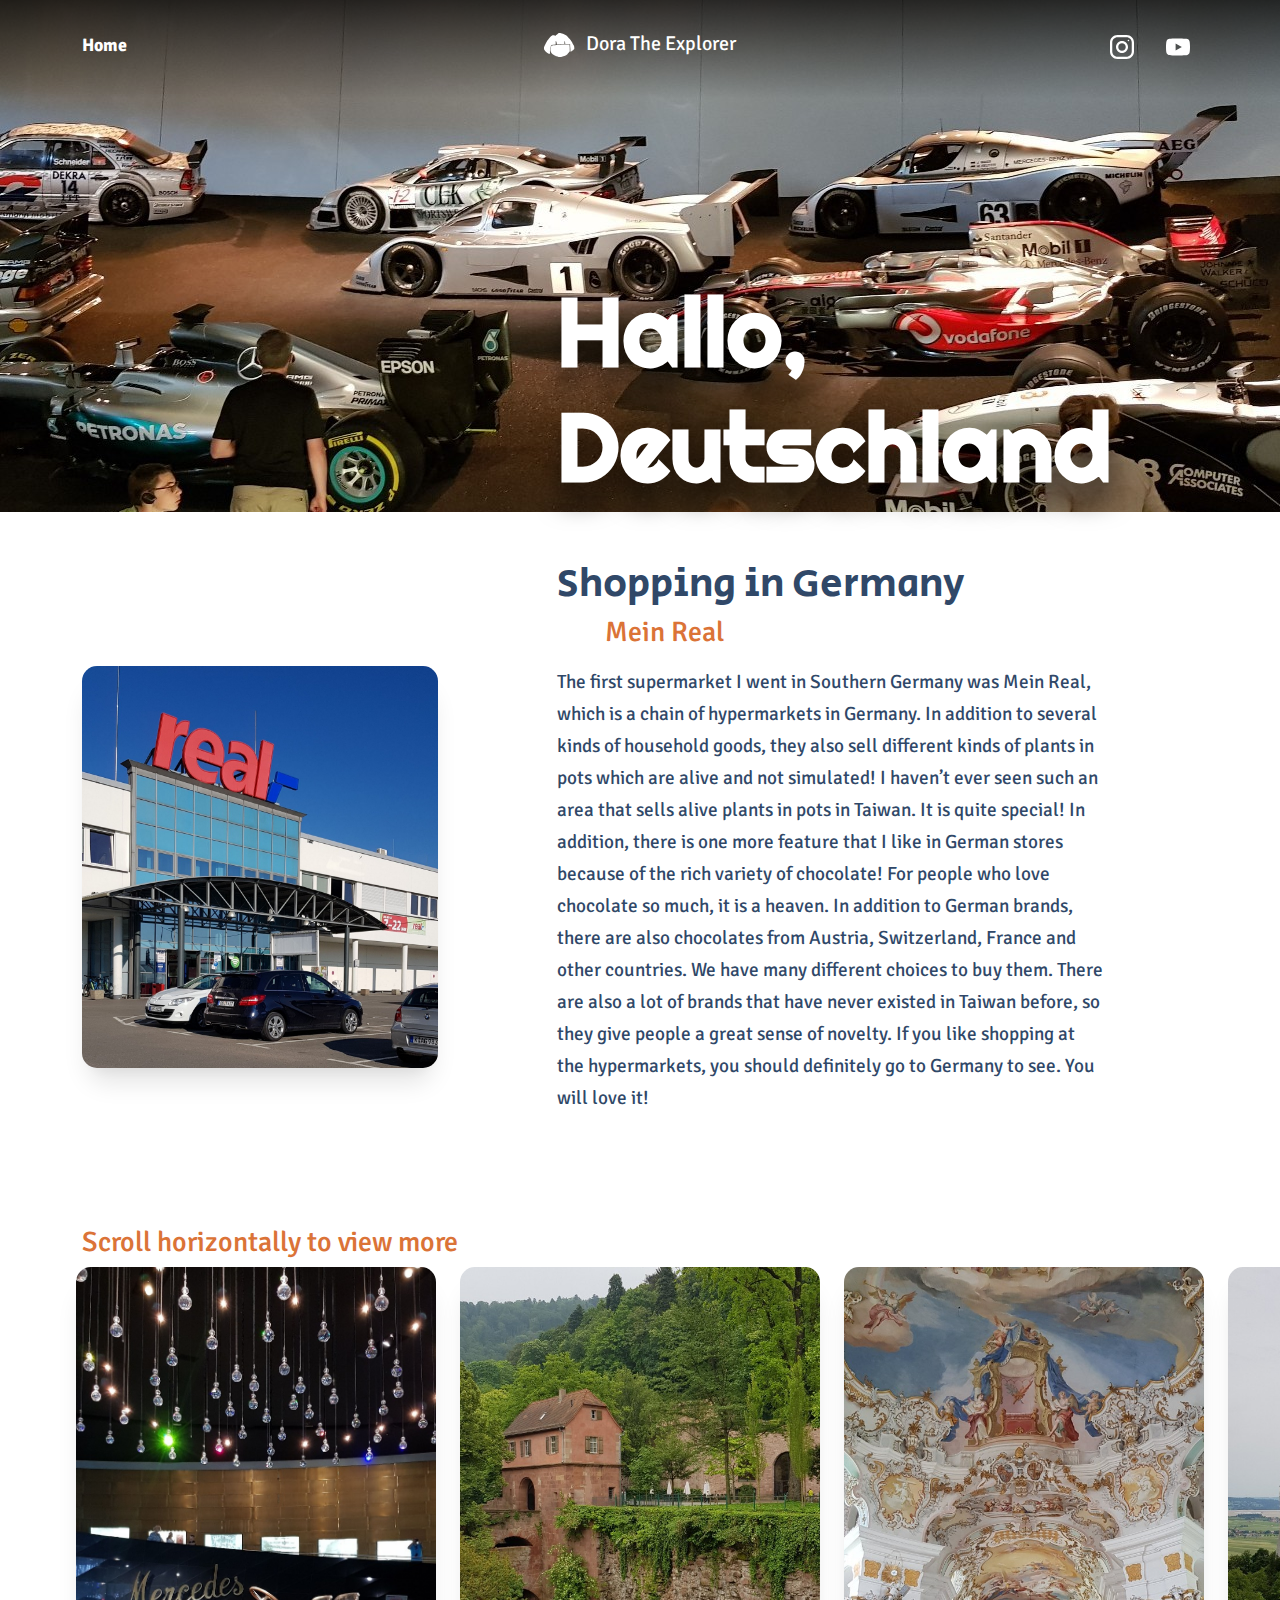
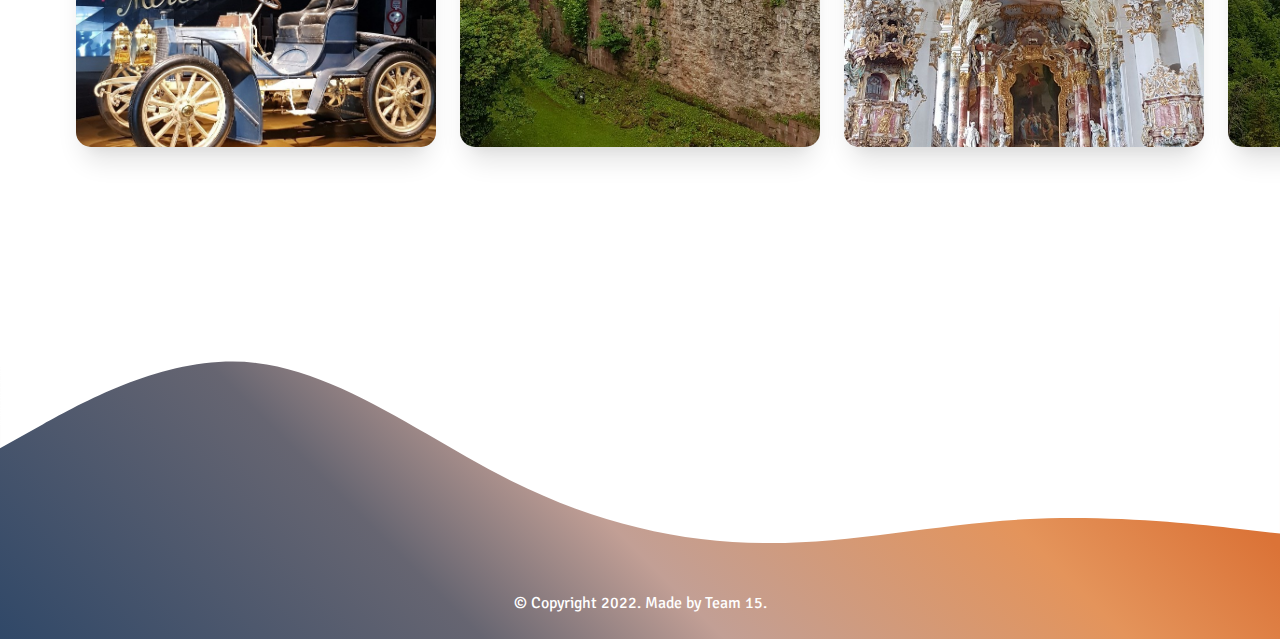
==== blog_germany.html @ edf2a1fd "Finish korea and germany" ====
<!DOCTYPE html>
<html>
  <head>
    <meta charset="utf-8" />
    <meta name="viewport" content="width=device-width, initial-scale=1" />
    <title>The Dora Project</title>

    <link rel="stylesheet" href="./src/css/bootstrap.min.css" />
    <link rel="stylesheet" href="./src/css/app.css" />

    <script src="./src/js/jquery.min.js"></script>
    <script src="./src/js/lax.min.js"></script>
    <script src="./src/js/app.js"></script>
  </head>

  <body>
    <nav class="navbar navbar-expand-lg position-absolute navbar-light">
      <div class="container-lg">
        <a class="navbar-brand position-absolute" href="./index.html">
          <img src="./src/img/icon/logo.svg" height="24px" class="me-2" />
          Dora The Explorer
        </a>
        <button class="navbar-toggler" type="button" data-bs-toggle="collapse" data-bs-target="#navbarSupportedContent" aria-controls="navbarSupportedContent" aria-expanded="false" aria-label="Toggle navigation">
          <img src="./src/img/icon/menu.svg" width="24px" />
        </button>

        <div class="collapse navbar-collapse d-lg-flex justify-content-lg-between" id="navbarSupportedContent">
          <ul class="navbar-nav nav-menu">
            <li class="nav-item">
              <a class="nav-link active" aria-current="page" href="./index.html">Home</a>
            </li>
          </ul>

          <ul class="navbar-nav nav-social-media">
            <li class="nav-item">
              <a class="nav-link" href="https://www.instagram.com/cylu.io/" target="”_blank”">
                <img src="./src/img/icon/instagram.svg" height="24" width="24" />
              </a>
            </li>
            <li class="nav-item">
              <a class="nav-link" href="https://www.youtube.com/channel/UCZo6An42CWtYIwnqjHa8IAw" target="”_blank”">
                <img src="./src/img/icon/youtube.svg" height="24" width="24" />
              </a>
            </li>
          </ul>
        </div>
      </div>
    </nav>

    <div class="main article pb-5">
      <div class="container-fluid g-0">
        <div class="cover-img d-flex justify-content-between align-items-center flex-column mb-5" style="background-image: url('./src/img/germany/cover.jpg')">
          <div class="gradient-box-reverse"></div>
          <div class="container">
            <div class="row">
              <div class="col-xl-7 offset-xl-5 col-lg-6 offset-lg-6 col-12">
                <h1 class="mt-5">Hallo, Deutschland</h1>
              </div>
            </div>
          </div>
        </div>

        <div class="container content">
          <div class="row mb-5">
            <div class="col-xl-6 offset-xl-5">
              <h1>Shopping in Germany</h1>
              <h3 class="mb-3 ps-5">Mein Real</h3>
            </div>

            <div class="col-xl-4 col-lg-6 col-12 mt-3 mt-lg-0 order-1 order-lg-0">
              <div class="content-img p-0">
                <img src="./src/img/germany/pic1.jpg" />
              </div>
            </div>

            <div class="col-xl-6 offset-xl-1 col-lg-6 col-12 mt-0 mt-xl-0 order-0 order-lg-1">
              <p>
                The first supermarket I went in Southern Germany was Mein Real, which is a chain of hypermarkets in Germany. In addition to several kinds of household goods, they also sell different kinds of plants in pots which are alive and not simulated! I haven’t ever seen such an area that sells alive plants in pots in Taiwan. It is quite special! In addition, there is one more feature that I
                like in German stores because of the rich variety of chocolate! For people who love chocolate so much, it is a heaven. In addition to German brands, there are also chocolates from Austria, Switzerland, France and other countries. We have many different choices to buy them. There are also a lot of brands that have never existed in Taiwan before, so they give people a great sense of
                novelty. If you like shopping at the hypermarkets, you should definitely go to Germany to see. You will love it!
              </p>
            </div>
          </div>
        </div>

        <div class="container content pt-5">
          <h3>Scroll horizontally to view more</h3>
        </div>
        <div class="scroll-window overflow-scroll content pb-5">
          <div class="row flex-nowrap">
            <div class="col-4">
              <div class="content-img mb-3 p-0 position-relative text-box only-title">
                <img class="ratio34-pic" src="./src/img/germany/pic2.jpg" />
                <div class="position-absolute d-flex align-items-end">
                  <h4 class="font-bold">A place</h4>
                </div>
              </div>
            </div>

            <div class="col-4">
              <div class="content-img mb-3 p-0 position-relative text-box only-title">
                <img class="ratio34-pic" src="./src/img/germany/pic3.jpg" />
                <div class="position-absolute d-flex align-items-end">
                  <h4 class="font-bold">A place</h4>
                </div>
              </div>
            </div>

            <div class="col-4">
              <div class="content-img mb-3 p-0 position-relative text-box only-title">
                <img class="ratio34-pic" src="./src/img/germany/pic4.jpg" />
                <div class="position-absolute d-flex align-items-end">
                  <h4 class="font-bold">A place</h4>
                </div>
              </div>
            </div>

            <div class="col-4">
              <div class="content-img mb-3 p-0 position-relative text-box only-title">
                <img class="ratio34-pic" src="./src/img/germany/pic5.jpg" />
                <div class="position-absolute d-flex align-items-end">
                  <h4 class="font-bold">A place</h4>
                </div>
              </div>
            </div>

            <div class="col-4">
              <div class="content-img mb-3 p-0 position-relative text-box only-title">
                <img class="ratio34-pic" src="./src/img/germany/pic6.jpg" />
                <div class="position-absolute d-flex align-items-end">
                  <h4 class="font-bold">A place</h4>
                </div>
              </div>
            </div>

            <div class="col-4">
              <div class="content-img mb-3 p-0 position-relative text-box only-title">
                <img class="ratio34-pic" src="./src/img/germany/pic7.jpg" />
                <div class="position-absolute d-flex align-items-end">
                  <h4 class="font-bold">A place</h4>
                </div>
              </div>
            </div>
          </div>
        </div>
      </div>
    </div>

    <footer class="main-gradient mt-5">
      <svg xmlns="http://www.w3.org/2000/svg" viewBox="0 0 1440 320"><path fill="#fff" fill-opacity="1" d="M0,160L48,133.3C96,107,192,53,288,64C384,75,480,149,576,197.3C672,245,768,267,864,266.7C960,267,1056,245,1152,240C1248,235,1344,245,1392,250.7L1440,256L1440,0L1392,0C1344,0,1248,0,1152,0C1056,0,960,0,864,0C768,0,672,0,576,0C480,0,384,0,288,0C192,0,96,0,48,0L0,0Z"></path></svg>

      <div class="container pb-2">
        <p class="text-center">&copy; Copyright 2022. Made by Team 15.</p>
      </div>
    </footer>

    <script src="./src/js/bootstrap.bundle.min.js"></script>
  </body>
</html>
---- src/css/app.css ----
@import url('https://fonts.googleapis.com/css2?family=Nabla&family=Pacifico&family=Righteous&family=Secular+One&family=Signika:wght@300;400;600&display=swap');

html,
body {
  font-family: 'Signika', sans-serif;
}

.navbar {
  padding-top: 1.5rem;
  padding-bottom: 1rem;
  width: 100%;
  z-index: 100;
}
.navbar-light .navbar-brand,
.navbar-light .nav-link,
.navbar-light .nav-link.active {
  color: #fff !important;
}
.navbar-light .nav-social-media .nav-link {
  filter: invert(93%) sepia(100%) saturate(1%) hue-rotate(13deg) brightness(105%) contrast(101%);
}

.navbar-brand {
  color: #304868;
  top: 1.5rem;
  left: 50%;
  transform: translate(-50%, 0);
}
.navbar-toggler {
  border: 1px solid #fff;
}
.navbar-toggler img {
  filter: invert(100%) sepia(100%) saturate(0%) hue-rotate(216deg) brightness(103%) contrast(102%);
}
.nav-link {
  font-size: 18px;
}
.navbar .nav-link.active {
  font-weight: bold;
  color: #304868;
}
.nav-menu .nav-link {
  margin-right: 2rem;
  color: #304868;
  padding-left: 0 !important;
  padding-right: 0 !important;
}
.nav-social-media .nav-link {
  margin-left: 1rem;
  filter: invert(24%) sepia(34%) saturate(717%) hue-rotate(174deg) brightness(98%) contrast(91%);
}

.background {
  position: absolute;
  z-index: 0;
  top: 0;
  height: 80vh;
  width: 100vw;
  overflow: hidden;

  background-image: url('../img/index.jpg');
  background-repeat: no-repeat;
  background-size: 100% 100%;
}
.background > svg {
  width: 100vw;
  position: absolute;
  bottom: 0;
  z-index: 3;
}
.background > .frogy-mask {
  height: calc(100%);
  width: 100%;
  position: absolute;
  z-index: 2;
  border-bottom: 1px solid #fff;
  background-color: rgba(0, 0, 0, 0.1);
}
.frogy-mask {
  -webkit-backdrop-filter: saturate(100%) blur(5px);
  backdrop-filter: saturate(100%) blur(5px);

  transition: background-color 0.5s cubic-bezier(0.28, 0.11, 0.32, 1);
  -webkit-transition-property: background-color, -webkit-backdrop-filter;
  transition-property: background-color, -webkit-backdrop-filter;
  transition-property: background-color, backdrop-filter;
  transition-property: background-color, backdrop-filter, -webkit-backdrop-filter;
}

.main {
  position: relative;
  z-index: 50;
}
.scroll-window {
  margin: 0;
  width: 100vw;
  padding: 0 calc(1.5rem / 2) 100px;


  -ms-overflow-style: none; /* IE and Edge */
  scrollbar-width: none; /* Firefox */
}
.scroll-window > div::after {
  content: '';
  padding-right: calc(1.5rem / 2);
}
.scroll-window::-webkit-scrollbar {
  display: none;
}

.slogan {
  color: #fff;
  text-align: center;
  margin: 4rem 0;
  font-size: 6rem;

  font-family: 'Pacifico', cursive;
}
.slogan:hover {
  animation: tilt-n-move-shaking 0.2s infinite;
}

a.blog_post {
  display: inline-block;
  background-color: #fff;
  border-radius: 25px;
  display: block;
  padding: 1.5rem;
  color: #000;
  text-decoration: none;
  box-shadow: rgba(17, 12, 46, 0.15) 0px 48px 100px 0px;
  position: relative;
  z-index: 4;

  transition: 0.3s;
}
a.blog_post:hover {
  transform: scale(1.03);
  box-shadow: rgba(50, 50, 93, 0.25) 0px 50px 100px -20px, rgba(0, 0, 0, 0.3) 0px 30px 60px -30px;
  color: #000;
  z-index: 4;
}
a.blog_post img.cover {
  object-fit: cover;
  width: 100%;
  height: 100%;
  aspect-ratio: 2 / 1.2;
  border-radius: 15px;
}
a.blog_post h4 {
  color: #db7337;
  font-weight: bold;
}
a.blog_post p {
  color: #304868;
}
a.blog_post img.icon {
  position: absolute;
  right: 1.5rem;
  bottom: 1.5rem;
  filter: invert(26%) sepia(14%) saturate(1930%) hue-rotate(175deg) brightness(89%) contrast(86%);
}

.main-gradient {
  background: -webkit-linear-gradient(45deg, #304868 0%, #666571 30%, #c29f95 45%, #e4945b 70%, #db7337 85%);
}

.article .cover-img {
  object-fit: cover;
  aspect-ratio: 2 / 0.8;
  background-repeat: no-repeat;
  background-size: cover;
  background-position: center;
  /*box-shadow: rgba(0, 0, 0, 0.1) 0px 20px 25px -5px, rgba(0, 0, 0, 0.04) 0px 10px 10px -5px;
  padding: 0;
  overflow: hidden;*/
}
.article .cover-img .gradient-box {
  padding: 1.5rem;
  color: #fff;
  background: linear-gradient(to bottom, transparent 0%, black 100%);
  width: 100%;
}
.article .cover-img .gradient-box-reverse {
  background: linear-gradient(to bottom, rgba(0, 0, 0, 0.7) 0%, transparent 100%);
  width: 100%;
  height: calc(1rem + 83px);
}
.article .cover-img h1 {
  padding: 2rem;
  padding-bottom: 0;
  padding-left: 0;

  color: #fff;

  font-weight: 800;
  font-size: 12rem;
  font-family: 'Righteous', cursive;

  text-shadow: rgba(0, 0, 0, 0.5) 0px 20px 25px;
}

.article .content .content-img {
  width: 100%;
  border-radius: 25px;
  padding: 1.5rem;
  background-color: #fff;
  box-shadow: rgba(0, 0, 0, 0.1) 0px 20px 25px -5px, rgba(0, 0, 0, 0.04) 0px 10px 10px -5px;
}
.article .content .content-img > img {
  width: 100%;
  border-radius: 15px;
}
.article .content .img-margin-up {
  margin-top: -10rem;
}
.article .title-box {
  padding: 1rem;
  background-color: #fff;
  width: fit-content;
}
.article .content h1 {
  font-family: 'Secular One', sans-serif;
  color: #304868;
}
.article .content h3 {
  color: #db7337;
}
.article .content p {
  font-size: 1.2rem;
  line-height: 2rem;
  color: #304868;
}
.article .content .video {
  position: relative;
  width: 100%;
  height: 0;
  padding-bottom: 56.25%;
}
.article .content .video iframe {
  position: absolute;
  top: 0;
  left: 0;
  width: 100%;
  height: 100%;
}
.article .content img.gallery-pic {
  border-radius: 15px;
  object-fit: cover;
  box-shadow: rgba(0, 0, 0, 0.1) 0px 20px 25px -5px, rgba(0, 0, 0, 0.04) 0px 10px 10px -5px;
}
.article .content img.ratio34-pic {
  object-fit: cover;
  aspect-ratio: 3/4;
}
.article .content img.ratio11-pic {
  object-fit: cover;
  aspect-ratio: 1/1;
}
.article .content .tips-box {
  background-color: #ffeb3b;
  border-radius: 15px;
  padding: 1rem 1.5rem;
  font-size: 1rem;
  box-shadow: rgba(0, 0, 0, 0.06) 0px 2px 4px 0px inset;
}
.article .content .tips-box img {
  filter: invert(23%) sepia(16%) saturate(1720%) hue-rotate(174deg) brightness(95%) contrast(85%);
}
.article .content .text-box > div.position-absolute {
  width: calc(100% - 3rem);
  height: calc(100% - 3rem);
  top: 1.5rem;
  z-index: 2;
  padding: 1rem;
  background: linear-gradient(to bottom, rgba(0, 0, 0, 0.9) 0%, rgba(0, 0, 0, 0.4) 80%, transparent 100%);
  color: #fff;
  border-radius: 15px;
  opacity: 0;
  transition: opacity 0.3s ease-in-out;
}
.article .content .text-box.p-0 > div.position-absolute {
  width: 100%;
  height: 100%;
  top: 0;
  padding: 1.5rem;
}
.article .content .text-box.only-title > div.position-absolute {
  background: linear-gradient(to bottom, transparent 0%, transparent 70%, black 100%);
}
.article .content .text-box > div.position-absolute:hover {
  opacity: 1;
}
.article .content .text-box > div.position-absolute p {
  color: #fff;
}

footer p {
  color: #fff;
}
footer > svg {
  width: 100vw;
  margin-top: -1px;
}

@keyframes tilt-n-move-shaking {
  0% {
    transform: translate(0, 0) rotate(0deg);
  }
  25% {
    transform: translate(2px, 2px) rotate(1deg);
  }
  50% {
    transform: translate(0, 0) rotate(0eg);
  }
  75% {
    transform: translate(-2px, 2px) rotate(-1deg);
  }
  100% {
    transform: translate(0, 0) rotate(0deg);
  }
}

@media only screen and (min-width: 992px) {
  .scroll-window {
    padding: 0 calc((100vw - 960px - (1.5rem * 0.5)) / 2) 100px;
  }
  .scroll-window > div::after {
    padding-right: calc((100vw - 960px - (1.5rem * 0.5)) / 2);
  }
  .article .cover-img h1 {
    font-size: 6rem;
  }
}
@media only screen and (min-width: 1200px) {
  .scroll-window {
    padding: 0 calc((100vw - 1140px + (1.5rem * 0.5)) / 2) 100px;
  }
  .scroll-window > div::after {
    padding-right: calc((100vw - 1140px + (1.5rem * 0.5)) / 2);
  }
}
@media only screen and (min-width: 1400px) {
  .scroll-window {
    padding: 0 calc((100vw - 1320px + (1.5rem * 0.5)) / 2) 100px;
  }
  .scroll-window > div::after {
    padding-right: calc((100vw - 1320px + (1.5rem * 0.5)) / 2);
  }
}

@media only screen and (max-width: 768px) {
  .navbar {
    background-color: rgba(0, 0, 0, 0.1);
  }
  .nav-social-media .nav-link {
    margin-left: 0;
  }
  .scroll-on-mobile {
    overflow-y: scroll !important;
  }
  .article .content .img-margin-up {
    margin-top: 0 !important;
  }
}
@media only screen and (max-width: 375px) {
  .slogan {
    font-size: 4rem;
    margin: 1rem 0;
  }
  a.blog_post {
    padding: 1rem;
  }
  .article .cover-img h1 {
    font-size: 4rem;
  }
  .article .content .content-img {
    padding: 0rem;
  }
  .article .content .img-margin-up {
    margin-top: 0 !important;
  }
  .article .content h3 {
    padding-left: 0 !important;
  }
}
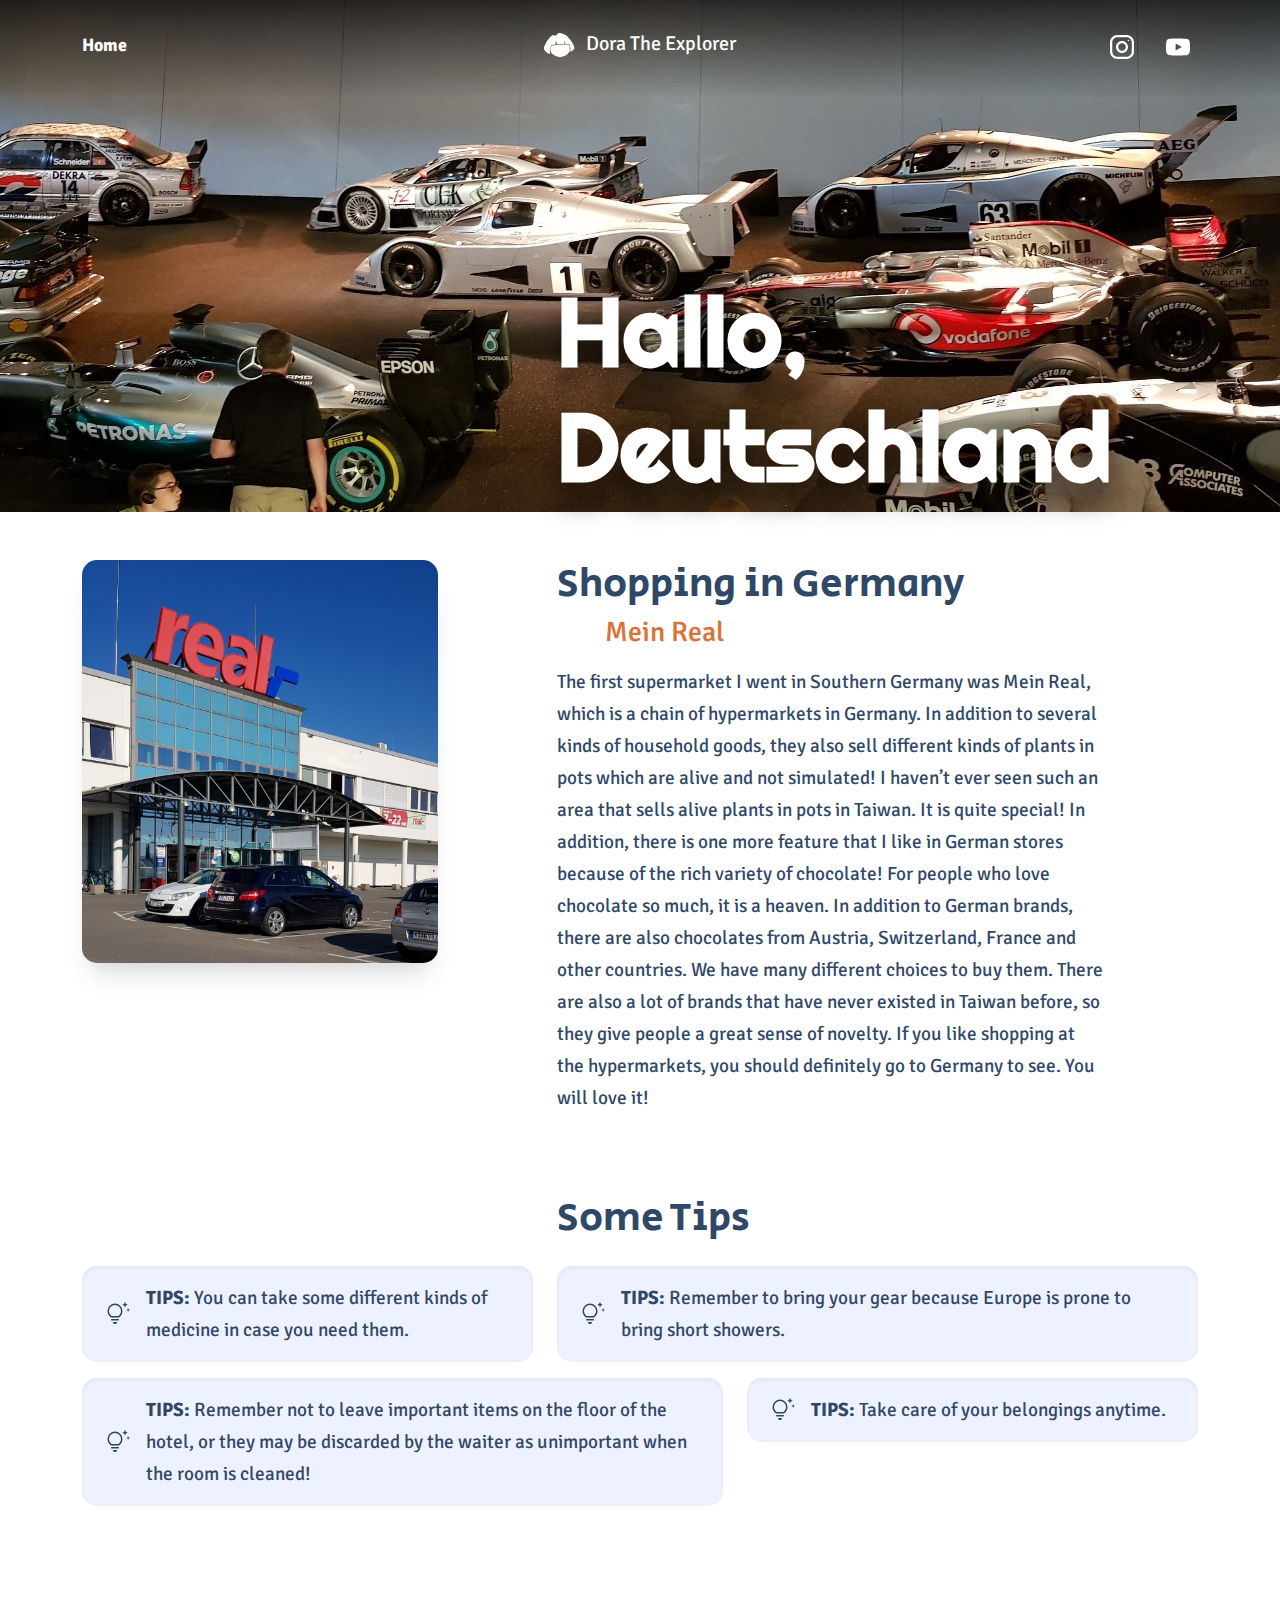
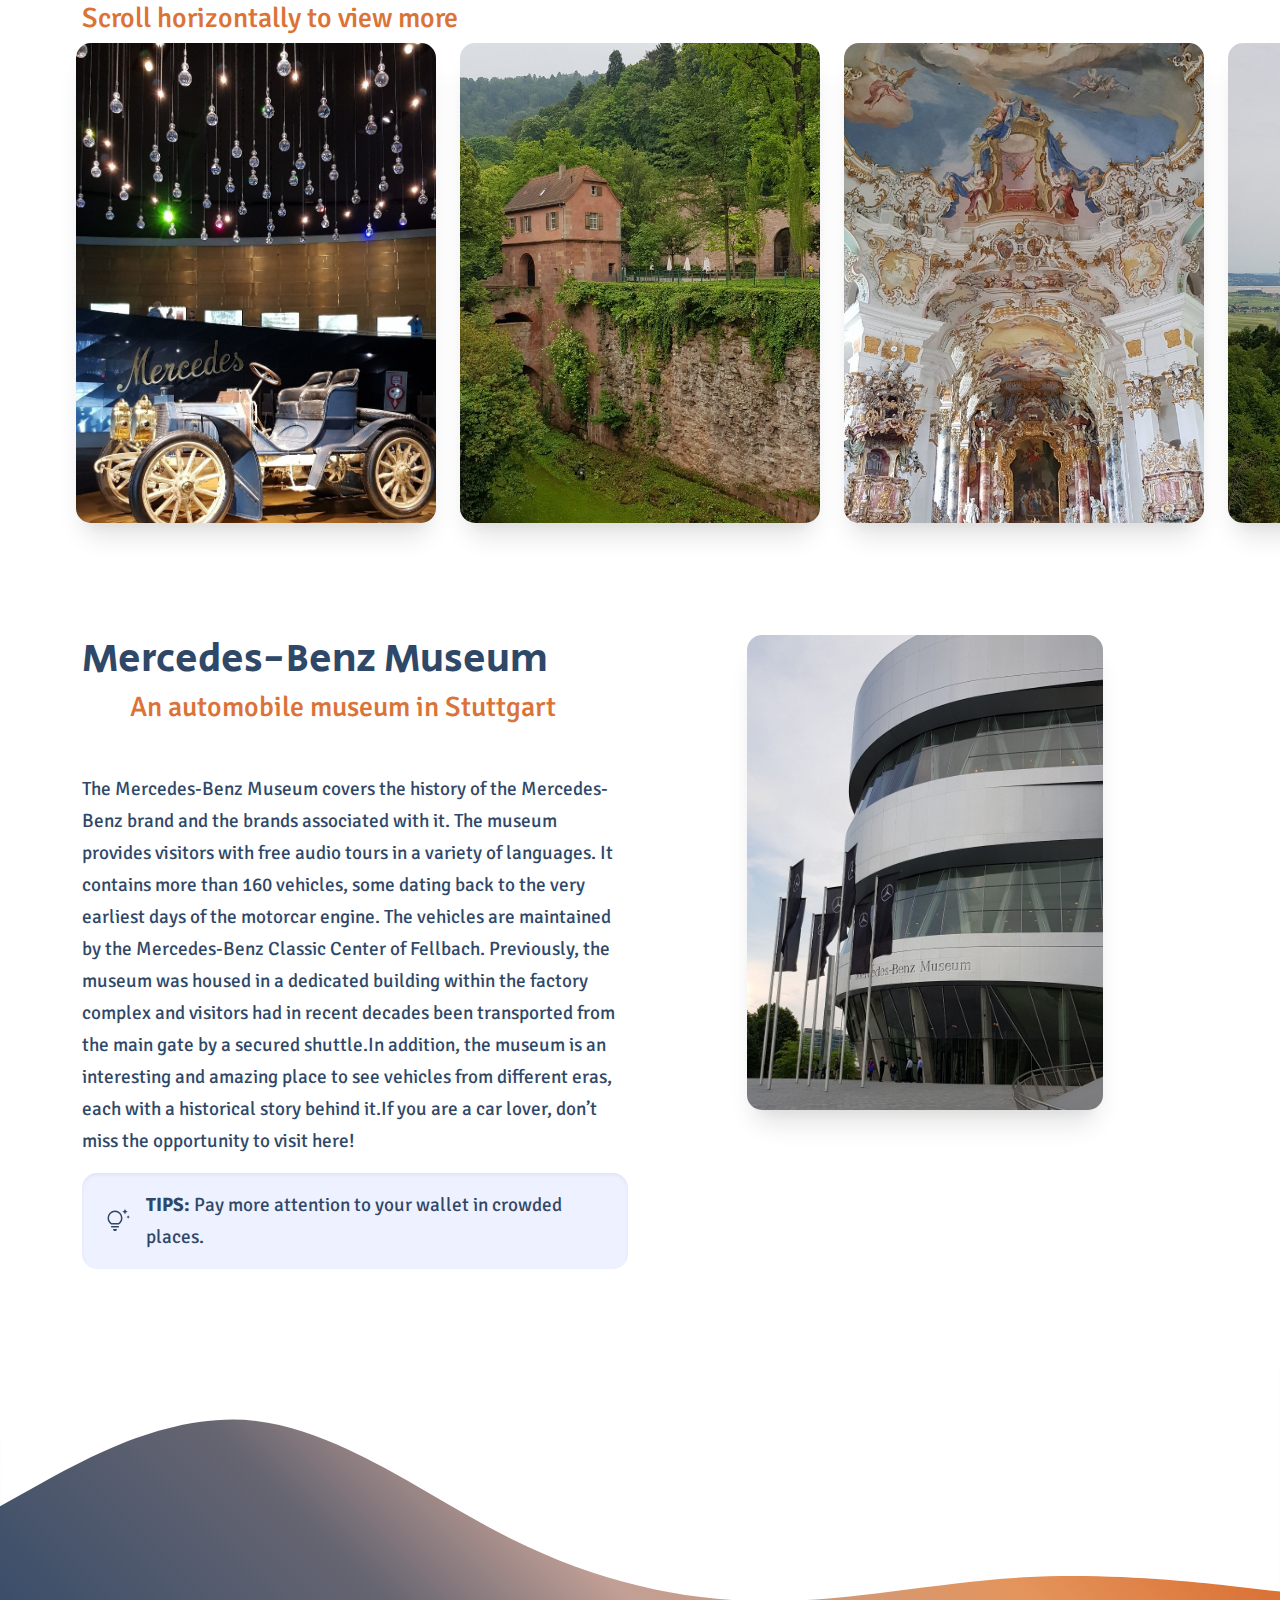
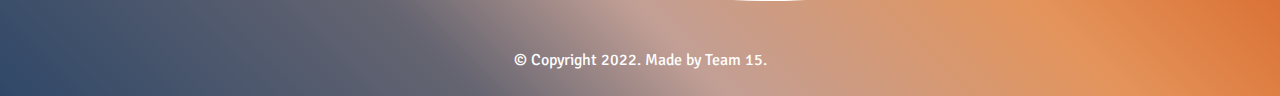
==== commit 73ee38b5: "Finish japan" ====
--- a/blog_germany.html
+++ b/blog_germany.html
@@ -13,7 +13,7 @@
     <script src="./src/js/app.js"></script>
   </head>
 
-  <body>
+  <body id="germany">
     <nav class="navbar navbar-expand-lg position-absolute navbar-light">
       <div class="container-lg">
         <a class="navbar-brand position-absolute" href="./index.html">
@@ -62,11 +62,6 @@
 
         <div class="container content">
           <div class="row mb-5">
-            <div class="col-xl-6 offset-xl-5">
-              <h1>Shopping in Germany</h1>
-              <h3 class="mb-3 ps-5">Mein Real</h3>
-            </div>
-
             <div class="col-xl-4 col-lg-6 col-12 mt-3 mt-lg-0 order-1 order-lg-0">
               <div class="content-img p-0">
                 <img src="./src/img/germany/pic1.jpg" />
@@ -74,6 +69,9 @@
             </div>
 
             <div class="col-xl-6 offset-xl-1 col-lg-6 col-12 mt-0 mt-xl-0 order-0 order-lg-1">
+              <h1>Shopping in Germany</h1>
+              <h3 class="mb-3 ps-5">Mein Real</h3>
+
               <p>
                 The first supermarket I went in Southern Germany was Mein Real, which is a chain of hypermarkets in Germany. In addition to several kinds of household goods, they also sell different kinds of plants in pots which are alive and not simulated! I haven’t ever seen such an area that sells alive plants in pots in Taiwan. It is quite special! In addition, there is one more feature that I
                 like in German stores because of the rich variety of chocolate! For people who love chocolate so much, it is a heaven. In addition to German brands, there are also chocolates from Austria, Switzerland, France and other countries. We have many different choices to buy them. There are also a lot of brands that have never existed in Taiwan before, so they give people a great sense of
@@ -81,6 +79,37 @@
               </p>
             </div>
           </div>
+
+          <div class="row pt-3 mb-5">
+            <div class="col-xl-6 offset-xl-5 mb-3">
+              <h1>Some Tips</h1>
+            </div>
+            <div class="col-xl-5 col-lg-6 col-12">
+              <div class="tips-box d-flex align-items-center mb-3">
+                <img src="./src/img/icon/tips.svg" height="24px" class="me-3" />
+                <p class="m-0"><strong>TIPS:</strong> You can take some different kinds of medicine in case you need them.</p>
+              </div>
+            </div>
+            <div class="col-xl-7 col-lg-6 col-12">
+              <div class="tips-box d-flex align-items-center mb-3">
+                <img src="./src/img/icon/tips.svg" height="24px" class="me-3" />
+                <p class="m-0"><strong>TIPS:</strong> Remember to bring your gear because Europe is prone to bring short showers.</p>
+              </div>
+            </div>
+            <div class="col-lg-7 col-12">
+              <div class="tips-box d-flex align-items-center mb-3 mb-lg-0">
+                <img src="./src/img/icon/tips.svg" height="24px" class="me-3" />
+                <p class="m-0"><strong>TIPS:</strong> Remember not to leave important items on the floor of the hotel, or they may be discarded by the waiter as unimportant when the room is cleaned!</p>
+              </div>
+            </div>
+
+            <div class="col-lg-5 col-12">
+              <div class="tips-box d-flex align-items-center">
+                <img src="./src/img/icon/tips.svg" height="24px" class="me-3" />
+                <p class="m-0"><strong>TIPS:</strong> Take care of your belongings anytime.</p>
+              </div>
+            </div>
+          </div>
         </div>
 
         <div class="container content pt-5">
@@ -88,57 +117,80 @@
         </div>
         <div class="scroll-window overflow-scroll content pb-5">
           <div class="row flex-nowrap">
-            <div class="col-4">
+            <div class="col-md-4 col-6">
               <div class="content-img mb-3 p-0 position-relative text-box only-title">
                 <img class="ratio34-pic" src="./src/img/germany/pic2.jpg" />
                 <div class="position-absolute d-flex align-items-end">
-                  <h4 class="font-bold">A place</h4>
-                </div>
-              </div>
-            </div>
-
-            <div class="col-4">
+                  <h4 class="font-bold">Stuttgart</h4>
+                </div>
+              </div>
+            </div>
+
+            <div class="col-md-4 col-6">
               <div class="content-img mb-3 p-0 position-relative text-box only-title">
                 <img class="ratio34-pic" src="./src/img/germany/pic3.jpg" />
                 <div class="position-absolute d-flex align-items-end">
-                  <h4 class="font-bold">A place</h4>
-                </div>
-              </div>
-            </div>
-
-            <div class="col-4">
+                  <h4 class="font-bold">Bavaria</h4>
+                </div>
+              </div>
+            </div>
+
+            <div class="col-md-4 col-6">
               <div class="content-img mb-3 p-0 position-relative text-box only-title">
                 <img class="ratio34-pic" src="./src/img/germany/pic4.jpg" />
                 <div class="position-absolute d-flex align-items-end">
-                  <h4 class="font-bold">A place</h4>
-                </div>
-              </div>
-            </div>
-
-            <div class="col-4">
+                  <h4 class="font-bold">Munich</h4>
+                </div>
+              </div>
+            </div>
+
+            <div class="col-md-4 col-6">
               <div class="content-img mb-3 p-0 position-relative text-box only-title">
                 <img class="ratio34-pic" src="./src/img/germany/pic5.jpg" />
                 <div class="position-absolute d-flex align-items-end">
-                  <h4 class="font-bold">A place</h4>
-                </div>
-              </div>
-            </div>
-
-            <div class="col-4">
+                  <h4 class="font-bold">Bavaria</h4>
+                </div>
+              </div>
+            </div>
+
+            <div class="col-md-4 col-6">
               <div class="content-img mb-3 p-0 position-relative text-box only-title">
                 <img class="ratio34-pic" src="./src/img/germany/pic6.jpg" />
                 <div class="position-absolute d-flex align-items-end">
-                  <h4 class="font-bold">A place</h4>
-                </div>
-              </div>
-            </div>
-
-            <div class="col-4">
+                  <h4 class="font-bold">Munich</h4>
+                </div>
+              </div>
+            </div>
+
+            <div class="col-md-4 col-6">
               <div class="content-img mb-3 p-0 position-relative text-box only-title">
                 <img class="ratio34-pic" src="./src/img/germany/pic7.jpg" />
                 <div class="position-absolute d-flex align-items-end">
-                  <h4 class="font-bold">A place</h4>
-                </div>
+                  <h4 class="font-bold">Titisee</h4>
+                </div>
+              </div>
+            </div>
+          </div>
+        </div>
+
+        <div class="content container">
+          <div class="row mt-5">
+            <div class="col-xl-6 col-lg-6 col-12">
+              <h1>Mercedes-Benz Museum</h1>
+              <h3 class="mb-5 ps-5">An automobile museum in Stuttgart</h3>
+              <p>
+                The Mercedes-Benz Museum covers the history of the Mercedes-Benz brand and the brands associated with it. The museum provides visitors with free audio tours in a variety of languages. It contains more than 160 vehicles, some dating back to the very earliest days of the motorcar engine. The vehicles are maintained by the Mercedes-Benz Classic Center of Fellbach. Previously, the
+                museum was housed in a dedicated building within the factory complex and visitors had in recent decades been transported from the main gate by a secured shuttle.In addition, the museum is an interesting and amazing place to see vehicles from different eras, each with a historical story behind it.If you are a car lover, don’t miss the opportunity to visit here!
+              </p>
+              <div class="tips-box d-flex align-items-center">
+                <img src="./src/img/icon/tips.svg" height="24px" class="me-3" />
+                <p class="m-0"><strong>TIPS:</strong> Pay more attention to your wallet in crowded places.</p>
+              </div>
+            </div>
+
+            <div class="col-xl-4 offset-xl-1 col-lg-5 offset-lg-1 col-12">
+              <div class="content-img mt-3 mt-lg-0 p-0">
+                <img class="ratio34-pic" src="./src/img/germany/pic8.jpg" />
               </div>
             </div>
           </div>
--- a/src/css/app.css
+++ b/src/css/app.css
@@ -57,7 +57,7 @@
   height: 80vh;
   width: 100vw;
   overflow: hidden;
-
+  border-bottom: 1px solid #fff;
   background-image: url('../img/index.jpg');
   background-repeat: no-repeat;
   background-size: 100% 100%;
@@ -95,7 +95,6 @@
   margin: 0;
   width: 100vw;
   padding: 0 calc(1.5rem / 2) 100px;
-
 
   -ms-overflow-style: none; /* IE and Edge */
   scrollbar-width: none; /* Firefox */
@@ -226,7 +225,8 @@
 .article .content h3 {
   color: #db7337;
 }
-.article .content p {
+.article .content p,
+ol.p {
   font-size: 1.2rem;
   line-height: 2rem;
   color: #304868;
@@ -252,6 +252,10 @@
 .article .content img.ratio34-pic {
   object-fit: cover;
   aspect-ratio: 3/4;
+}
+.article .content img.ratio43-pic {
+  object-fit: cover;
+  aspect-ratio: 4/3;
 }
 .article .content img.ratio11-pic {
   object-fit: cover;
@@ -295,6 +299,16 @@
   color: #fff;
 }
 
+#korea .tips-box {
+  background-color: #f8ede3 !important;
+}
+#germany .tips-box {
+  background-color: #eef1ff !important;
+}
+#japan .tips-box {
+  background-color: #f1e4c0 !important;
+}
+
 footer p {
   color: #fff;
 }
@@ -339,6 +353,9 @@
   .scroll-window > div::after {
     padding-right: calc((100vw - 1140px + (1.5rem * 0.5)) / 2);
   }
+  .article .cover-img h1 {
+    font-size: 6rem;
+  }
 }
 @media only screen and (min-width: 1400px) {
   .scroll-window {
@@ -349,6 +366,14 @@
   }
 }
 
+@media only screen and (max-width: 992px) {
+  .article .content .img-margin-up {
+    margin-top: 0 !important;
+  }
+  .article .cover-img h1 {
+    font-size: 6rem;
+  }
+}
 @media only screen and (max-width: 768px) {
   .navbar {
     background-color: rgba(0, 0, 0, 0.1);
@@ -361,6 +386,9 @@
   }
   .article .content .img-margin-up {
     margin-top: 0 !important;
+  }
+  .article .cover-img h1 {
+    font-size: 6rem;
   }
 }
 @media only screen and (max-width: 375px) {
@@ -372,7 +400,7 @@
     padding: 1rem;
   }
   .article .cover-img h1 {
-    font-size: 4rem;
+    font-size: 3.5rem;
   }
   .article .content .content-img {
     padding: 0rem;
